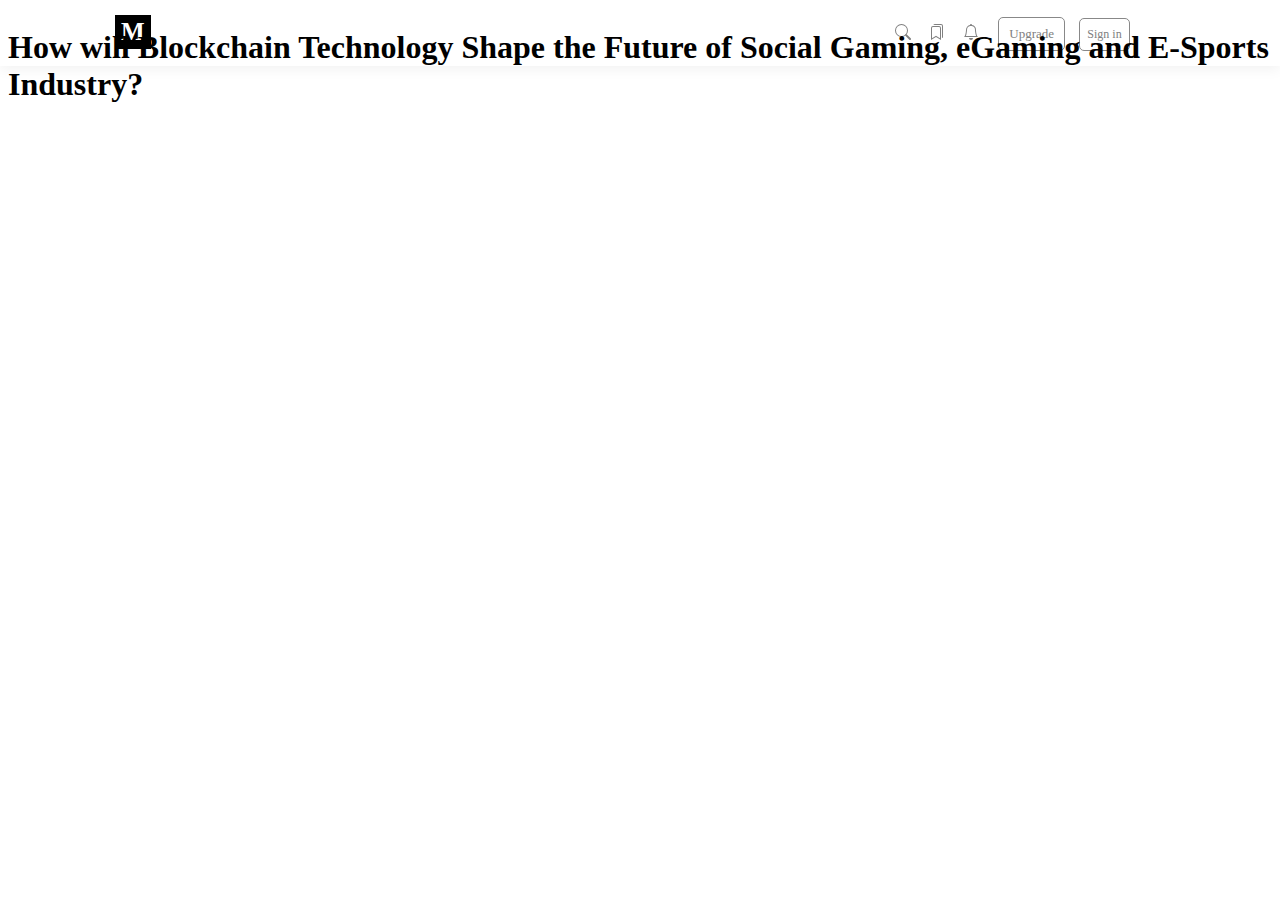
==== index.html @ b987d5fe "Add files via upload" ====
<!DOCTYPE html>
<html>
<head>
	<meta name="description" content="ojemeh ventures">
  	<meta name="keyword" content="html,css">
 	<meta name="author" content="Rex">
	<meta name="viewport" content="width=device-width, initial-scale=1.0">
	<title> index</title>
	<link rel="stylesheet" type="text/css" href="cs.css">
</head>
<body>
	<header>
		<nav class="container">
			<div class="a"> M </div>
				<div class="con">
					<svg class="bi" width="1em" height="1em" viewBox="0 0 16 16" fill="currentColor" xmlns="http://www.w3.org/2000/svg">
					 	<path fill-rule="evenodd" d="M10.442 10.442a1 1 0 011.415 0l3.85 3.85a1 1 0 01-1.414 1.415l-3.85-3.85a1 1 0 010-1.415z" clip-rule="evenodd"/>
					  	<path fill-rule="evenodd" d="M6.5 12a5.5 5.5 0 100-11 5.5 5.5 0 000 11zM13 6.5a6.5 6.5 0 11-13 0 6.5 6.5 0 0113 0z" clip-rule="evenodd"/>
					</svg>
					<svg class="bk" width="1em" height="1em" viewBox="0 0 16 16" fill="currentColor" xmlns="http://www.w3.org/2000/svg">
						<path fill-rule="evenodd" d="M7 13l5 3V4a2 2 0 00-2-2H4a2 2 0 00-2 2v12l5-3zm-4 1.234l4-2.4 4 2.4V4a1 1 0 00-1-1H4a1 1 0 00-1 1v10.234z" clip-rule="evenodd"/>
						<path d="M14 14l-1-.6V2a1 1 0 00-1-1H4.268A2 2 0 016 0h6a2 2 0 012 2v12z"/>
					</svg>
					<svg class="bell" width="1em" height="1em" viewBox="0 0 16 16" fill="currentColor" xmlns="http://www.w3.org/2000/svg">
						<path d="M8 16a2 2 0 002-2H6a2 2 0 002 2z"/>
						<path fill-rule="evenodd" d="M8 1.918l-.797.161A4.002 4.002 0 004 6c0 .628-.134 2.197-.459 3.742-.16.767-.376 1.566-.663 2.258h10.244c-.287-.692-.502-1.49-.663-2.258C12.134 8.197 12 6.628 12 6a4.002 4.002 0 00-3.203-3.92L8 1.917zM14.22 12c.223.447.481.801.78 1H1c.299-.199.557-.553.78-1C2.68 10.2 3 6.88 3 6c0-2.42 1.72-4.44 4.005-4.901a1 1 0 111.99 0A5.002 5.002 0 0113 6c0 .88.32 4.2 1.22 6z" clip-rule="evenodd"/>
					</svg>
					<button class="b"> Upgrade</button>
					<span class="c"> Sign in </span>
				</div>
			
		</nav>
	</header>
	<article>
		<section class="d">
			<h1>How will Blockchain Technology Shape the Future of Social Gaming, eGaming and E-Sports Industry?</h1>
			
		</section>
		
	</article>
	
</body>
</html>
---- cs.css ----
body, html{
	height: 100%;
}



.container {
	background-color: white;
	position: absolute;
	top:0;
	right:0;
	left:0;
	box-shadow: 0 4px 12px 0 rgba(0, 0, 0, 0.05);
	padding: 15px;
	
}

.a{
	background-color: black;
	color: white;
	font-family: "san serif";
	display: inline-block;
	padding: 3px 6px ;
	font-size: 25px;
	text-transform: uppercase;
	font-weight: bold;
	margin-left: 8%;
	margin-bottom: 2px;
}

.b{
	margin: 2px 0px 0px 0px;
	padding: 8px 10px;
	background-color: transparent;
	border-radius: 5px;
	font-family: "verdana";
	font-size: 13px;
	border: 1px solid #888888;
	color:grey;

}
.b:hover{
	background-color: black;
	color:white;	
}
.bi{
	margin:0px 7px -2px 7px;
}
.bk{
	margin:0px 7px -2px 7px;
}
.bell{
	margin:0px 15px -2px 7px;
}
.c{
	font-size: 12px;
	font-family: "verdana";
	border-radius: 5px;
	border: 1px solid #888888;
	padding: 7.9px 7.3px 9px 7.3px;
	background-color: transparent;
	margin:10px;
}
.c:hover{
	background-color: black;
	color:white;
}
.con {
	display: inline-block;
	margin-top:0%;
	color: grey;
	float:right;
	margin-right: 10%; 
}

.d {
	display: flex;
	position: relative;
}
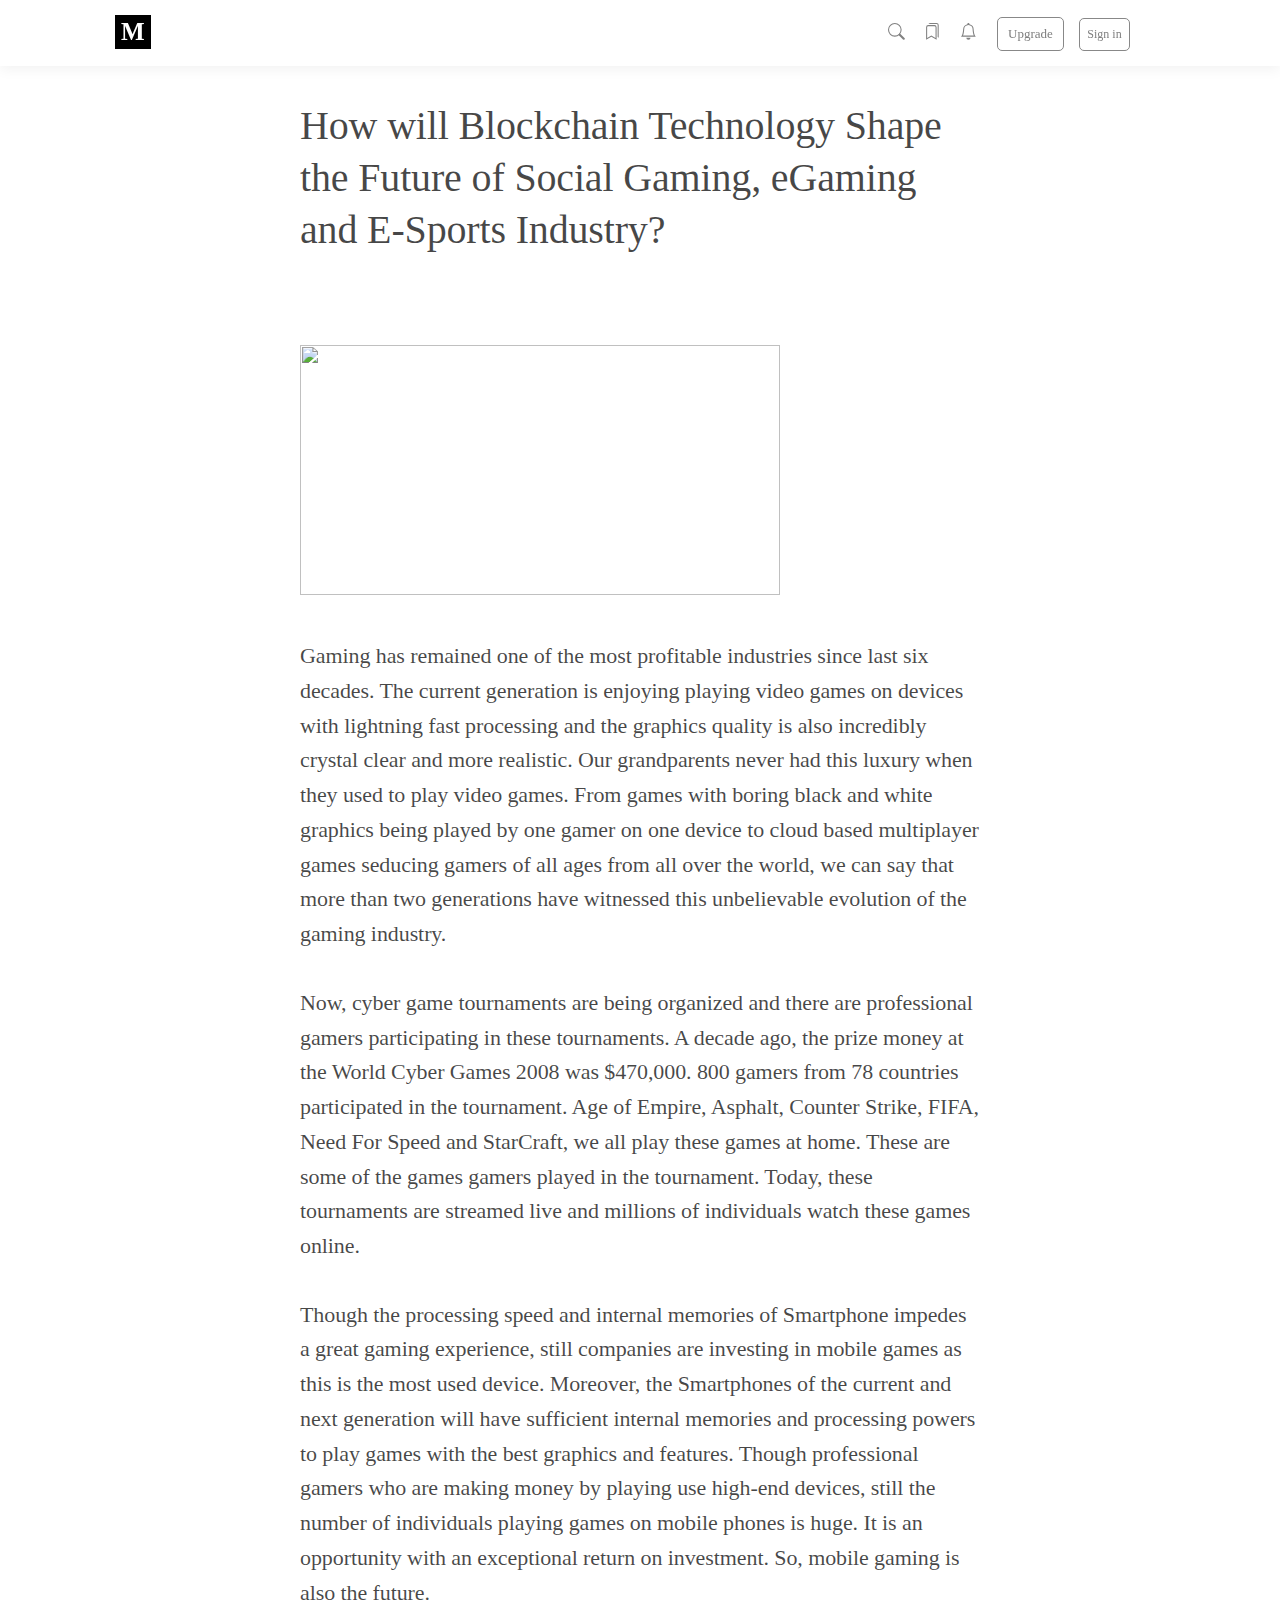
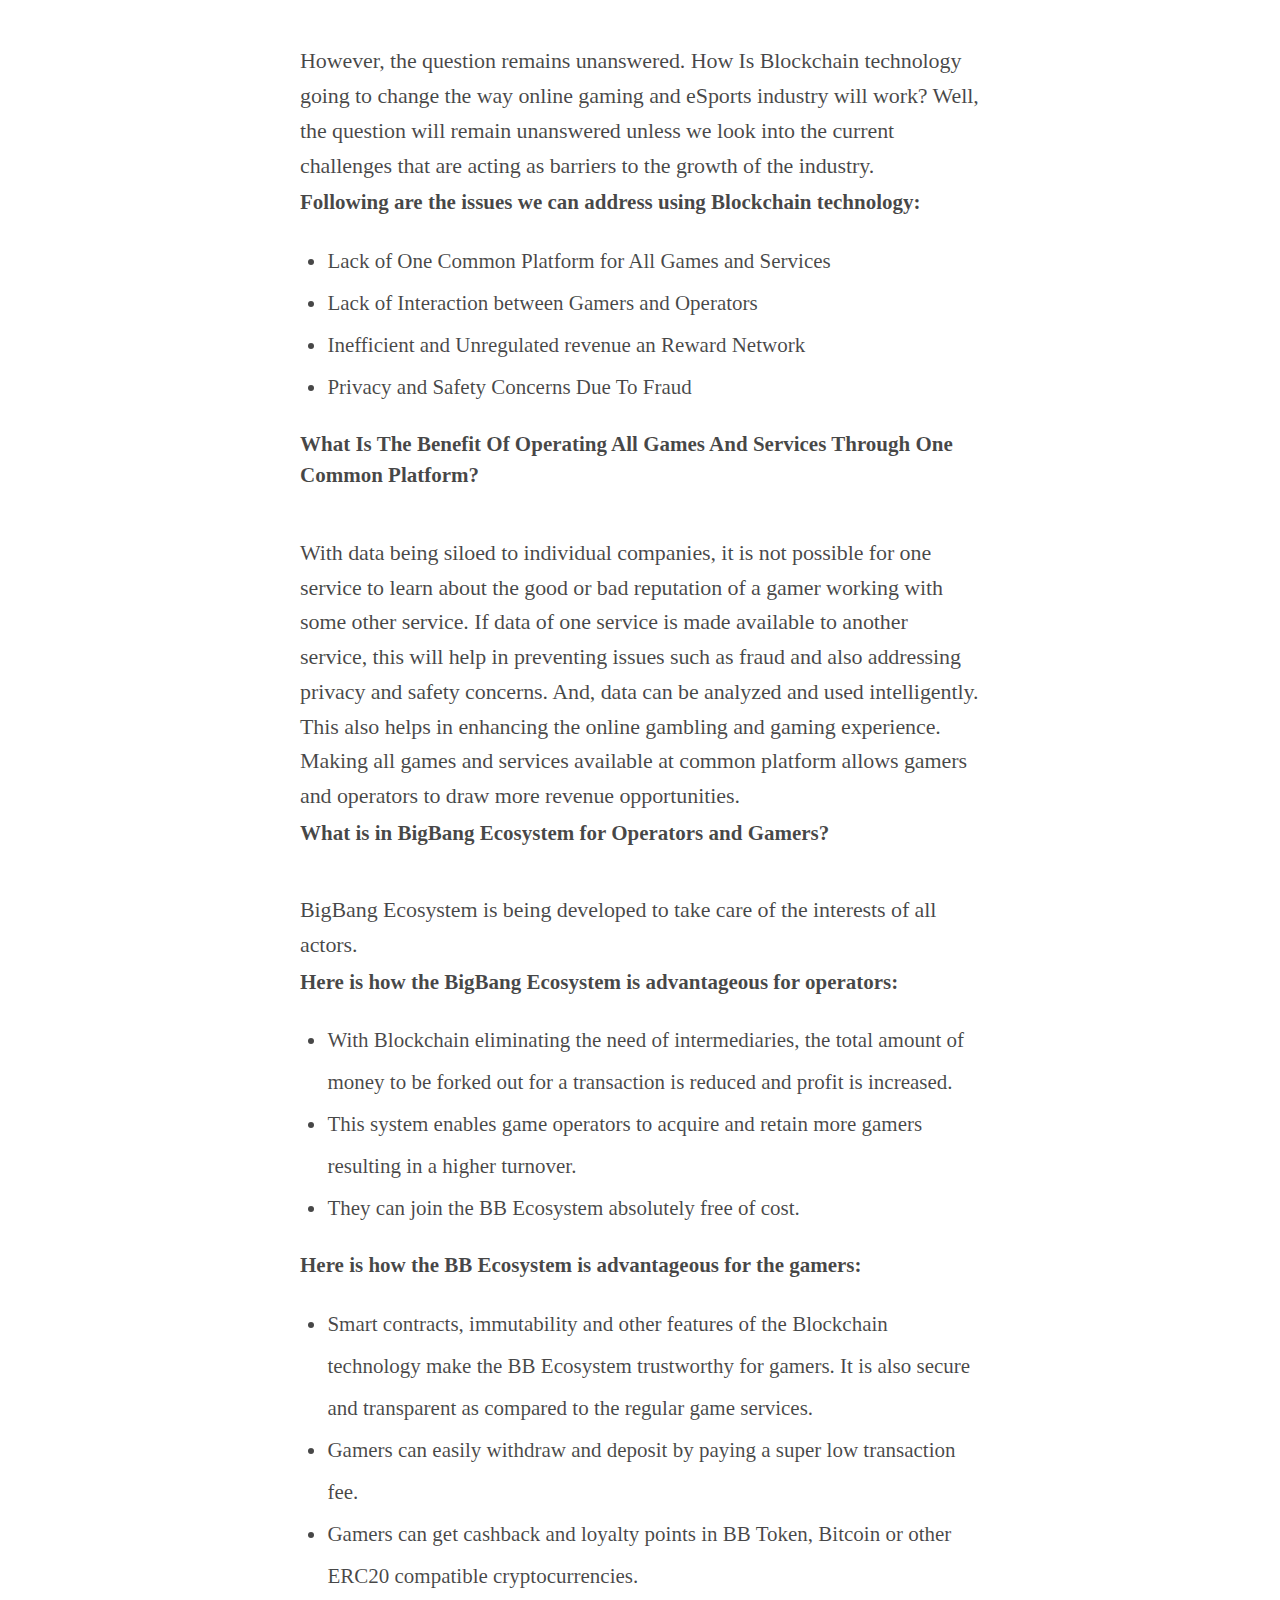
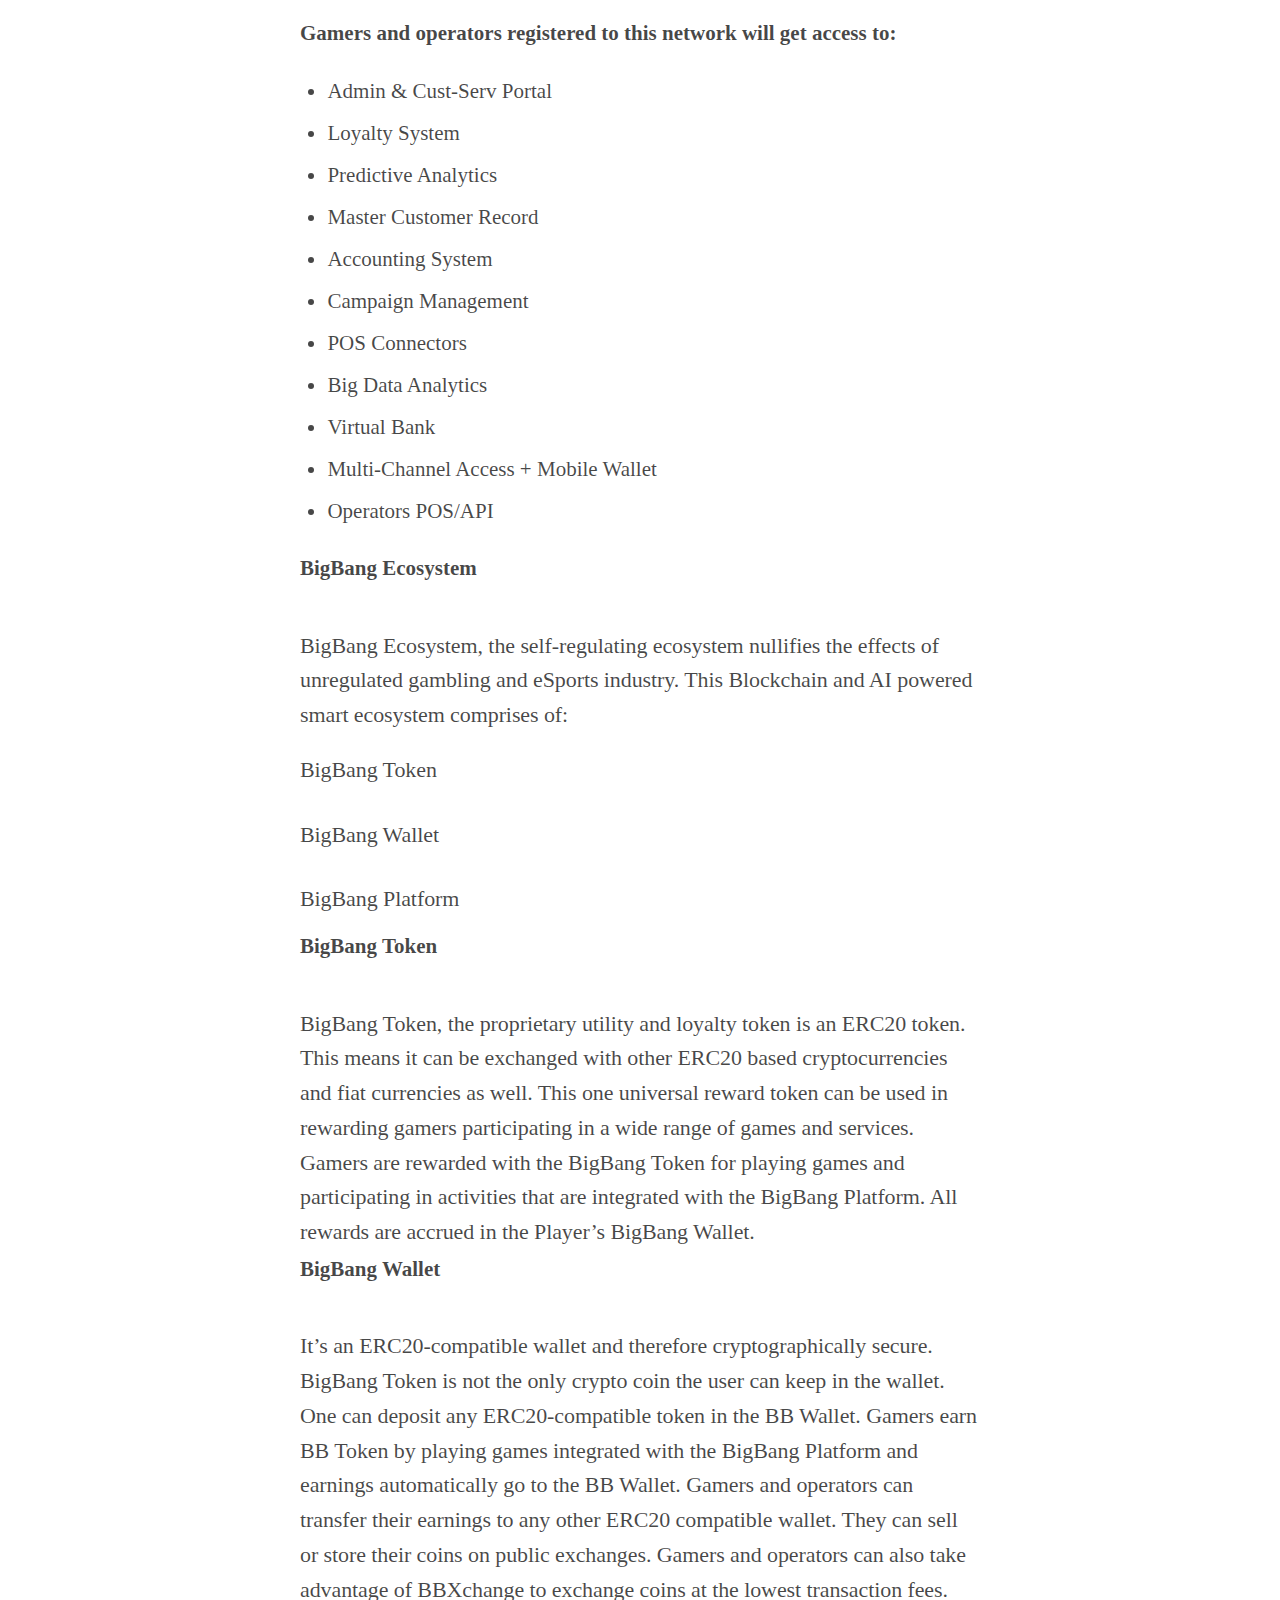
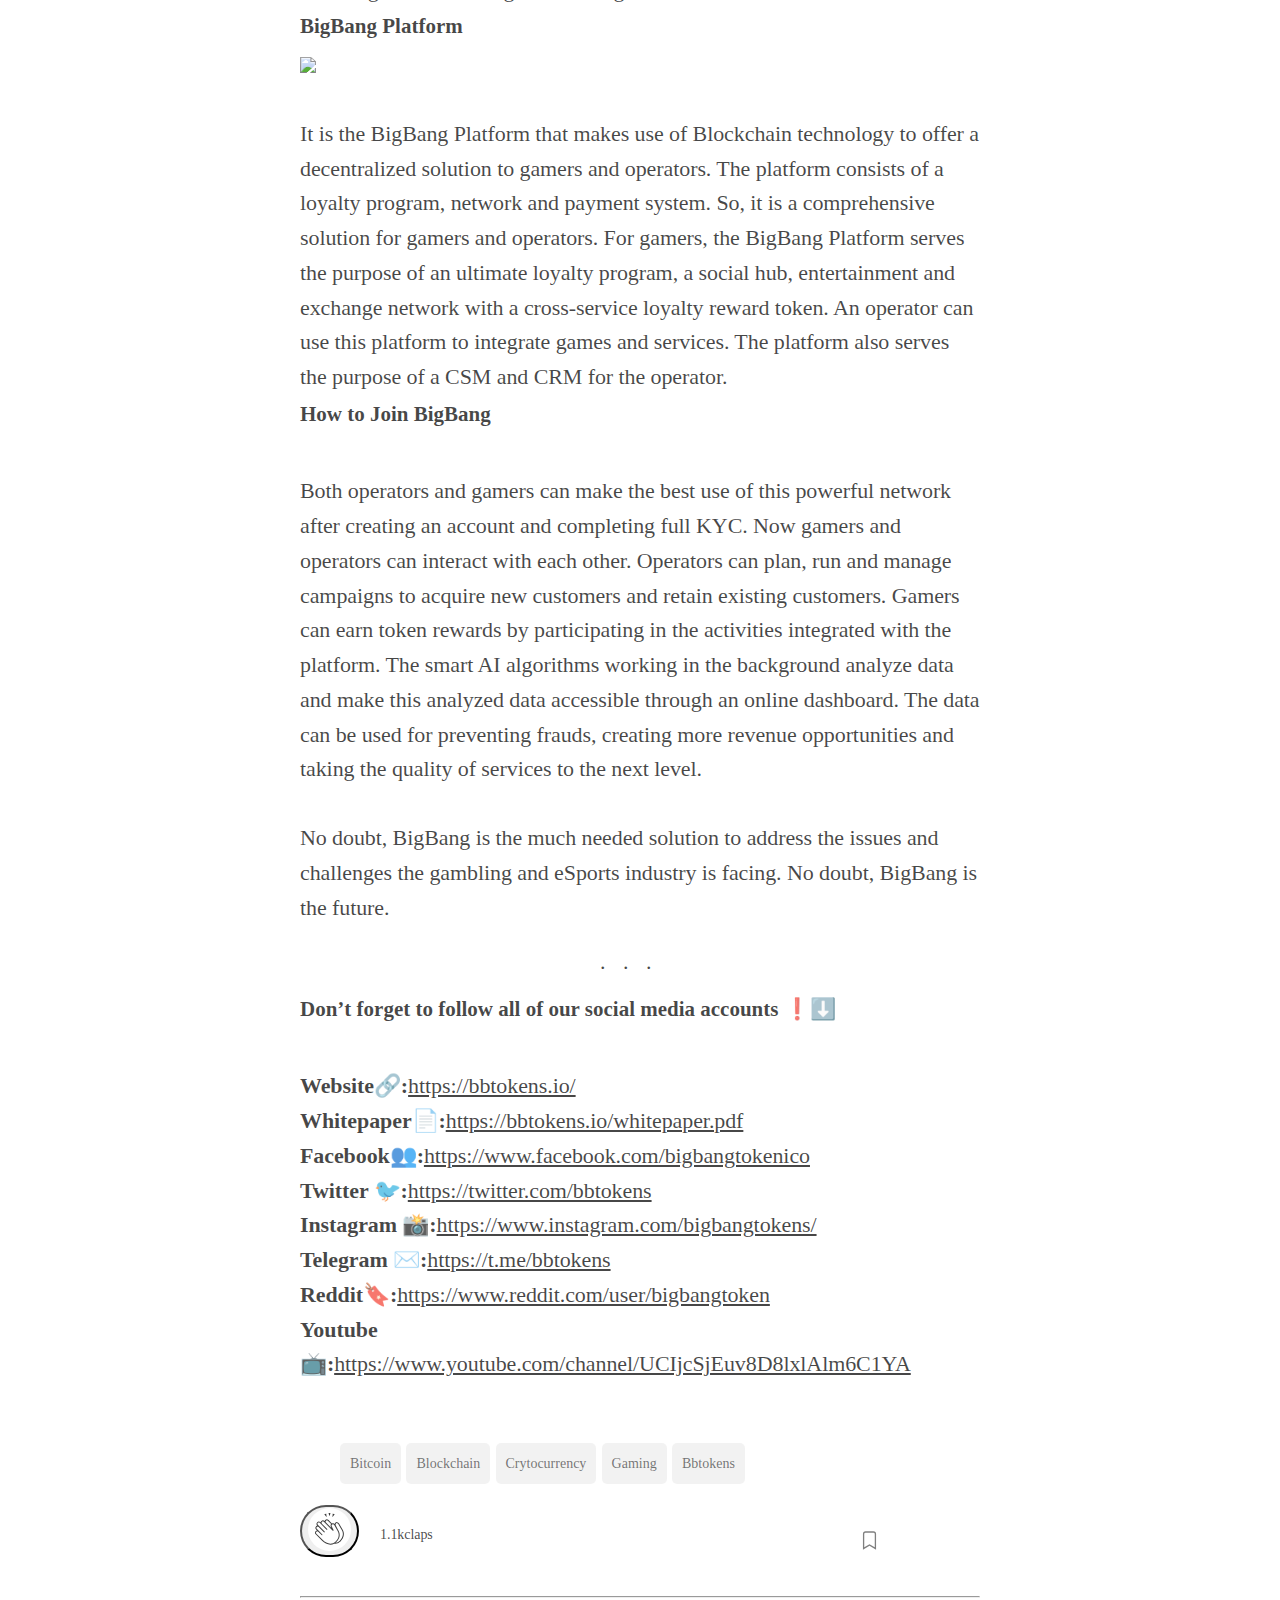
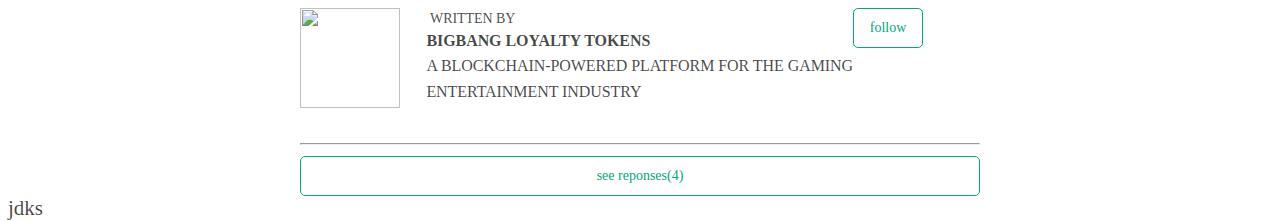
==== commit fbdc8f70: "Add files via upload" ====
--- a/index.html
+++ b/index.html
@@ -13,15 +13,16 @@
 		<nav class="container">
 			<div class="a"> M </div>
 				<div class="con">
-					<svg class="bi" width="1em" height="1em" viewBox="0 0 16 16" fill="currentColor" xmlns="http://www.w3.org/2000/svg">
+					<svg class="bi" width="0.8em" height="0.8em" viewBox="0 0 16 16" fill="currentColor" xmlns="http://www.w3.org/2000/svg">
 					 	<path fill-rule="evenodd" d="M10.442 10.442a1 1 0 011.415 0l3.85 3.85a1 1 0 01-1.414 1.415l-3.85-3.85a1 1 0 010-1.415z" clip-rule="evenodd"/>
 					  	<path fill-rule="evenodd" d="M6.5 12a5.5 5.5 0 100-11 5.5 5.5 0 000 11zM13 6.5a6.5 6.5 0 11-13 0 6.5 6.5 0 0113 0z" clip-rule="evenodd"/>
+					  	<input type="email" placeholder="jane@firefly.com">
 					</svg>
-					<svg class="bk" width="1em" height="1em" viewBox="0 0 16 16" fill="currentColor" xmlns="http://www.w3.org/2000/svg">
+					<svg class="bk" width="0.8em" height="0.8em" viewBox="0 0 16 16" fill="currentColor" xmlns="http://www.w3.org/2000/svg">
 						<path fill-rule="evenodd" d="M7 13l5 3V4a2 2 0 00-2-2H4a2 2 0 00-2 2v12l5-3zm-4 1.234l4-2.4 4 2.4V4a1 1 0 00-1-1H4a1 1 0 00-1 1v10.234z" clip-rule="evenodd"/>
 						<path d="M14 14l-1-.6V2a1 1 0 00-1-1H4.268A2 2 0 016 0h6a2 2 0 012 2v12z"/>
 					</svg>
-					<svg class="bell" width="1em" height="1em" viewBox="0 0 16 16" fill="currentColor" xmlns="http://www.w3.org/2000/svg">
+					<svg class="bell" width="0.8em" height="0.8em" viewBox="0 0 16 16" fill="currentColor" xmlns="http://www.w3.org/2000/svg">
 						<path d="M8 16a2 2 0 002-2H6a2 2 0 002 2z"/>
 						<path fill-rule="evenodd" d="M8 1.918l-.797.161A4.002 4.002 0 004 6c0 .628-.134 2.197-.459 3.742-.16.767-.376 1.566-.663 2.258h10.244c-.287-.692-.502-1.49-.663-2.258C12.134 8.197 12 6.628 12 6a4.002 4.002 0 00-3.203-3.92L8 1.917zM14.22 12c.223.447.481.801.78 1H1c.299-.199.557-.553.78-1C2.68 10.2 3 6.88 3 6c0-2.42 1.72-4.44 4.005-4.901a1 1 0 111.99 0A5.002 5.002 0 0113 6c0 .88.32 4.2 1.22 6z" clip-rule="evenodd"/>
 					</svg>
@@ -33,11 +34,148 @@
 	</header>
 	<article>
 		<section class="d">
-			<h1>How will Blockchain Technology Shape the Future of Social Gaming, eGaming and E-Sports Industry?</h1>
+			<p class="e">How will Blockchain Technology Shape the Future of Social Gaming, eGaming and E-Sports Industry?
+			</p>
+
+			<div class="f">
+				<img src="med_1.jpg">
+			</div>
+			<p class="g">
+				Gaming has remained one of the most profitable industries since last six decades. The current generation is enjoying playing video games on devices with lightning fast processing and the graphics quality is also incredibly crystal clear and more realistic. Our grandparents never had this luxury when they used to play video games. From games with boring black and white graphics being played by one gamer on one device to cloud based multiplayer games seducing gamers of all ages from all over the world, we can say that more than two generations have witnessed this unbelievable evolution of the gaming industry.
+			</p>
+			<p>
+				Now, cyber game tournaments are being organized and there are professional gamers participating in these tournaments. A decade ago, the prize money at the World Cyber Games 2008 was $470,000. 800 gamers from 78 countries participated in the tournament. Age of Empire, Asphalt, Counter Strike, FIFA, Need For Speed and StarCraft, we all play these games at home. These are some of the games gamers played in the tournament. Today, these tournaments are streamed live and millions of individuals watch these games online.
+			</p>
+			<p>
+				Though the processing speed and internal memories of Smartphone impedes a great gaming experience, still companies are investing in mobile games as this is the most used device. Moreover, the Smartphones of the current and next generation will have sufficient internal memories and processing powers to play games with the best graphics and features. Though professional gamers who are making money by playing use high-end devices, still the number of individuals playing games on mobile phones is huge. It is an opportunity with an exceptional return on investment. So, mobile gaming is also the future.
+			</p>
+			<p>
+				However, the question remains unanswered. How Is Blockchain technology going to change the way online gaming and eSports industry will work? Well, the question will remain unanswered unless we look into the current challenges that are acting as barriers to the growth of the industry.
+			</p>
+			<h1>Following are the issues we can address using Blockchain technology:</h1>
+				<ul>
+					<li>Lack of One Common Platform for All Games and Services</li>
+					<li>Lack of Interaction between Gamers and Operators</li>
+					<li>Inefficient and Unregulated revenue an Reward Network</li>
+					<li>Privacy and Safety Concerns Due To Fraud</li>
+				</ul>
+			<h1>
+				What Is The Benefit Of Operating All Games And Services Through One Common Platform?
+			</h1>
+			<p>
+				With data being siloed to individual companies, it is not possible for one service to learn about the good or bad reputation of a gamer working with some other service. If data of one service is made available to another service, this will help in preventing issues such as fraud and also addressing privacy and safety concerns. And, data can be analyzed and used intelligently. This also helps in enhancing the online gambling and gaming experience. Making all games and services available at common platform allows gamers and operators to draw more revenue opportunities.
+			</p>
+			<h1>What is in BigBang Ecosystem for Operators and Gamers?</h1>
+			<p>BigBang Ecosystem is being developed to take care of the interests of all actors.</p>
+			<h1>Here is how the BigBang Ecosystem is advantageous for operators:</h1>
+			<ul>
+				<li>With Blockchain eliminating the need of intermediaries, the total amount of money to be forked out for a transaction is reduced and profit is increased.</li>
+				<li>This system enables game operators to acquire and retain more gamers resulting in a higher turnover.</li>
+				<li>They can join the BB Ecosystem absolutely free of cost.</li>
+
+			</ul>
+			<h1>Here is how the BB Ecosystem is advantageous for the gamers:</h1>
+			<ul>
+				<li>Smart contracts, immutability and other features of the Blockchain technology make the BB Ecosystem trustworthy for gamers. It is also secure and transparent as compared to the regular game services.</li>
+				<li>Gamers can easily withdraw and deposit by paying a super low transaction fee.</li>
+				<li>Gamers can get cashback and loyalty points in BB Token, Bitcoin or other ERC20 compatible cryptocurrencies.</li>
+
+			</ul>
+			<h1>Gamers and operators registered to this network will get access to:</h1>
+			<ul>
+				<li>Admin & Cust-Serv Portal</li>
+				<li>Loyalty System</li>
+				<li>Predictive Analytics</li>
+				<li>Master Customer Record</li>
+				<li>Accounting System</li>
+				<li>Campaign Management</li>
+				<li>POS Connectors</li>
+				<li>Big Data Analytics</li>
+				<li>Virtual Bank</li>
+				<li>Multi-Channel Access + Mobile Wallet</li>
+				<li>Operators POS/API</li>
+			</ul>
+			<h1>BigBang Ecosystem</h1>
+			<p>
+				BigBang Ecosystem, the self-regulating ecosystem nullifies the effects of unregulated gambling and eSports industry. This Blockchain and AI powered smart ecosystem comprises of:
+			</p>
+			<p class="a1">BigBang Token</p>
+			<p class="a2">BigBang Wallet</p>
+			<p class="a3">BigBang Platform</p>
 			
+			<h1>BigBang Token</h1>
+			<p>
+				BigBang Token, the proprietary utility and loyalty token is an ERC20 token. This means it can be exchanged with other ERC20 based cryptocurrencies and fiat currencies as well. This one universal reward token can be used in rewarding gamers participating in a wide range of games and services. Gamers are rewarded with the BigBang Token for playing games and participating in activities that are integrated with the BigBang Platform. All rewards are accrued in the Player’s BigBang Wallet.
+			</p>
+			<h1>BigBang Wallet</h1>
+			<p>
+				It’s an ERC20-compatible wallet and therefore cryptographically secure. BigBang Token is not the only crypto coin the user can keep in the wallet. One can deposit any ERC20-compatible token in the BB Wallet. Gamers earn BB Token by playing games integrated with the BigBang Platform and earnings automatically go to the BB Wallet. Gamers and operators can transfer their earnings to any other ERC20 compatible wallet. They can sell or store their coins on public exchanges. Gamers and operators can also take advantage of BBXchange to exchange coins at the lowest transaction fees.
+			</p>
+			<h1>BigBang Platform</h1>
+			<div class="h">
+				<img src="med_2.png">
+			</div>
+			<p>
+				It is the BigBang Platform that makes use of Blockchain technology to offer a decentralized solution to gamers and operators. The platform consists of a loyalty program, network and payment system. So, it is a comprehensive solution for gamers and operators. For gamers, the BigBang Platform serves the purpose of an ultimate loyalty program, a social hub, entertainment and exchange network with a cross-service loyalty reward token. An operator can use this platform to integrate games and services. The platform also serves the purpose of a CSM and CRM for the operator.
+			</p>
+			<h1>How to Join BigBang</h1>
+			<p>
+				Both operators and gamers can make the best use of this powerful network after creating an account and completing full KYC. Now gamers and operators can interact with each other. Operators can plan, run and manage campaigns to acquire new customers and retain existing customers. Gamers can earn token rewards by participating in the activities integrated with the platform. The smart AI algorithms working in the background analyze data and make this analyzed data accessible through an online dashboard. The data can be used for preventing frauds, creating more revenue opportunities and taking the quality of services to the next level.
+			</p>
+			<p>
+				No doubt, BigBang is the much needed solution to address the issues and challenges the gambling and eSports industry is facing. No doubt, BigBang is the future.
+			</p>
+			<p class="i">.   .   .</p>
+			<h1>Don’t forget to follow all of our social media accounts ❗️⬇️</h1>
+			<p class=j>
+				<b>Website🔗:</b><a href="https://bbtokens.io/">https://bbtokens.io/</a><br>
+				<b>Whitepaper📄:</b><a href="https://bbtokens.io/whitepaper.pdf">https://bbtokens.io/whitepaper.pdf</a><br>
+				<b>Facebook👥:</b><a href="https://www.facebook.com/bigbangtokenico">https://www.facebook.com/bigbangtokenico</a><br>
+				<b>Twitter 🐦:</b><a href="https://twitter.com/bbtokens">https://twitter.com/bbtokens</a><br>
+				<b>Instagram 📸:</b><a href="https://www.instagram.com/bigbangtokens/">https://www.instagram.com/bigbangtokens/</a><br>
+				<b>Telegram ✉️:</b><a href="https://t.me/bbtokens">https://t.me/bbtokens</a><br>
+				<b>Reddit🔖:</b><a href="https://www.reddit.com/user/bigbangtoken">https://www.reddit.com/user/bigbangtoken</a><br>
+				<b>Youtube📺:</b><a href="https://www.youtube.com/channel/UCIjcSjEuv8D8lxlAlm6C1YA">https://www.youtube.com/channel/UCIjcSjEuv8D8lxlAlm6C1YA</a>
+			</p>
+			<blockquote>
+				<div class="k">
+					<a href="">Bitcoin</a>
+					<a href="">Blockchain</a>
+					<a href="">Crytocurrency</a>
+					<a href="">Gaming</a>
+					<a href="">Bbtokens</a>
+				</div>
+			</blockquote>
+			<div class="k1">
+				<button class="l">
+					<svg class="star" width="33" height="33" viewBox="0 0 33 33">
+						<path d="M28.86 17.34l-3.64-6.4c-.3-.43-.71-.73-1.16-.8a1.12 1.12 0 0 0-.9.21c-.62.5-.73 1.18-.32 2.06l1.22 2.6 1.4 2.45c2.23 4.09 1.51 8-2.15 11.66a9.6 9.6 0 0 1-.8.71 6.53 6.53 0 0 0 4.3-2.1c3.82-3.82 3.57-7.87 2.05-10.39zm-6.25 11.08c3.35-3.35 4-6.78 1.98-10.47L21.2 12c-.3-.43-.71-.72-1.16-.8a1.12 1.12 0 0 0-.9.22c-.62.49-.74 1.18-.32 2.06l1.72 3.63a.5.5 0 0 1-.81.57l-8.91-8.9a1.33 1.33 0 0 0-1.89 1.88l5.3 5.3a.5.5 0 0 1-.71.7l-5.3-5.3-1.49-1.49c-.5-.5-1.38-.5-1.88 0a1.34 1.34 0 0 0 0 1.89l1.49 1.5 5.3 5.28a.5.5 0 0 1-.36.86.5.5 0 0 1-.36-.15l-5.29-5.29a1.34 1.34 0 0 0-1.88 0 1.34 1.34 0 0 0 0 1.89l2.23 2.23L9.3 21.4a.5.5 0 0 1-.36.85.5.5 0 0 1-.35-.14l-3.32-3.33a1.33 1.33 0 0 0-1.89 0 1.32 1.32 0 0 0-.39.95c0 .35.14.69.4.94l6.39 6.4c3.53 3.53 8.86 5.3 12.82 1.35zM12.73 9.26l5.68 5.68-.49-1.04c-.52-1.1-.43-2.13.22-2.89l-3.3-3.3a1.34 1.34 0 0 0-1.88 0 1.33 1.33 0 0 0-.4.94c0 .22.07.42.17.61zm14.79 19.18a7.46 7.46 0 0 1-6.41 2.31 7.92 7.92 0 0 1-3.67.9c-3.05 0-6.12-1.63-8.36-3.88l-6.4-6.4A2.31 2.31 0 0 1 2 19.72a2.33 2.33 0 0 1 1.92-2.3l-.87-.87a2.34 2.34 0 0 1 0-3.3 2.33 2.33 0 0 1 1.24-.64l-.14-.14a2.34 2.34 0 0 1 0-3.3 2.39 2.39 0 0 1 3.3 0l.14.14a2.33 2.33 0 0 1 3.95-1.24l.09.09c.09-.42.29-.83.62-1.16a2.34 2.34 0 0 1 3.3 0l3.38 3.39a2.17 2.17 0 0 1 1.27-.17c.54.08 1.03.35 1.45.76.1-.55.41-1.03.9-1.42a2.12 2.12 0 0 1 1.67-.4 2.8 2.8 0 0 1 1.85 1.25l3.65 6.43c1.7 2.83 2.03 7.37-2.2 11.6zM13.22.48l-1.92.89 2.37 2.83-.45-3.72zm8.48.88L19.78.5l-.44 3.7 2.36-2.84zM16.5 3.3L15.48 0h2.04L16.5 3.3z" fill-rule="evenodd">
+						</path>
+					</svg>
+				</button>
+				<p id="sv15">1.1kclaps</p>
+				<svg class="b1" width="1em" height="1em" viewBox="0 0 16 16" fill="currentColor" xmlns="http://www.w3.org/2000/svg">
+				  <path fill-rule="evenodd" d="M8 12l5 3V3a2 2 0 00-2-2H5a2 2 0 00-2 2v12l5-3zm-4 1.234l4-2.4 4 2.4V3a1 1 0 00-1-1H5a1 1 0 00-1 1v10.234z" clip-rule="evenodd"/>
+				</svg>
+			</div>
+			<hr>
+			<div class="m">
+				<img src="med_3.jpeg">
+				<p class="m1">WRITTEN BY</p>
+				<p class="m2"><b>BIGBANG LOYALTY TOKENS</b><br>
+					A BLOCKCHAIN-POWERED PLATFORM FOR THE GAMING<br> ENTERTAINMENT INDUSTRY
+
+				</p>
+				<button class="m3">follow</button>
+			</div>
+			<hr>
+			<button class="m3 m4"> see reponses(4)</button>
 		</section>
 		
 	</article>
-	
+	<section class="d1">
+		jdks
+	</section>
+
 </body>
 </html>--- a/cs.css
+++ b/cs.css
@@ -1,12 +1,17 @@
 body, html{
 	height: 100%;
-}
+	color: rgba(0, 0, 0, 0.72);
+	font-size:21px;
+	font-family: serif;
+}
+
 
 
 
 .container {
+	color:red;
 	background-color: white;
-	position: absolute;
+	position: fixed;
 	top:0;
 	right:0;
 	left:0;
@@ -40,17 +45,32 @@
 
 }
 .b:hover{
-	background-color: black;
-	color:white;	
+	color:black;
+	border-color: black;	
+}
+.b:active{
+	outline: none;
+}
+.b:focus{
+	outline:none;
 }
 .bi{
 	margin:0px 7px -2px 7px;
 }
+.bi:hover{
+	color: black;
+}
 .bk{
 	margin:0px 7px -2px 7px;
 }
+.bk:hover{
+	color: black;
+}
 .bell{
 	margin:0px 15px -2px 7px;
+}
+.bell:hover{
+	color: black;
 }
 .c{
 	font-size: 12px;
@@ -62,8 +82,8 @@
 	margin:10px;
 }
 .c:hover{
-	background-color: black;
-	color:white;
+	color:black;
+	border-color: black;
 }
 .con {
 	display: inline-block;
@@ -74,6 +94,161 @@
 }
 
 .d {
+	margin: 0 auto;
+	max-width: 680px;
+	margin-top: 100px;
+	line-height: 1.5;
+	justify-content: center;
+	font-weight: unset;
+}
+.e{
+	font-size: 40px;
+	margin-bottom: -0.27em;
+	line-height: 1.3;
+}
+
+.f img{
+	
 	display: flex;
-	position: relative;
+	flex: wrap;
+	margin-top: 100px;
+	margin-right: 100px;
+	width: 480px;
+	height: 250px;
+	vertical-align: middle;
+}
+.g{
+	font-size: 22px;
+	font-family:  serif;
+	margin-bottom: -0.46em;
+	margin-top: 2em;
+	letter-spacing: -0.004em;
+	line-height: 1.58;
+	word-break: break-word;
+	font-style: normal;
+}
+p{
+	letter-spacing: -0.004em;
+	font-size: 22px;
+	font-family:  serif;
+	margin-bottom: -0.46em;
+	margin-top: 2em;
+	letter-spacing: -0.004em;
+	line-height: 1.58;
+	word-break: break-word;
+	font-style: normal;
+}	
+h1{
+	font-size:21px;
+
+}
+
+ul{
+	line-height: 2;
+	margin-left: -0.6rem;
+}
+.a1{
+	margin: 30px 0px 0px 0px;
+}
+.a2{
+	margin: 30px 0px 0px 0px;
+}
+.a3{
+	margin: 30px 0px 0px 0px;
+}
+.h img{
+	display: flex;
+
+	max-height: 300px;
+	width: 480px; 
+}
+.i{
+	letter-spacing: 6px;
+	margin: 30px 0px 0px 300px;
+}
+.j a{
+	color:rgba(0, 0, 0, 0.72);	
+}
+.k a{
+	font-size: 14px;
+	display: inline-block;
+	text-decoration: none;
+	background: rgba(0, 0, 0, 0.05);
+	color: rgba(0, 0, 0, 0.54);
+	padding: 10px;
+	border-radius: 5px;
+	margin-top: 50px;
+}
+.l{
+	border-radius: 30px;
+	
+	
+}
+.l:hover{
+	transition-property: color;
+	transition: box-shadow 1s ease;
+	box-shadow: 0 4px 20px 0 rgba(0, 0, 2, 0.9);
+	background: rgba(255, 255, 255, 1);
+
+	
+}
+.l:focus{
+	outline: none;
+}
+.star{
+	color: rgba(0, 0, 0, 0.9);
+	
+	background: rgba(255, 255, 255, 1);
+	fill: rgba(0, 0, 0, 0.76);
+	cursor: pointer;
+	padding: 5px;
+	border-radius: 30px;
+}
+#sv15{
+	position: absolute;
+	margin: -37px 0px 0px 80px;
+	font-size: 14px;
+}
+.b1{
+	float:right;
+	margin-right: 100px;
+	margin-top: 25px;
+	color: rgba(0, 0, 0, 0.5)
+}
+hr{
+	margin-top: 35px;
+	color: rgba(0, 0, 0, 0.3)
+}
+.m img{
+	height: 100px;
+	width: 100px;
+	background-color: white;
+}
+.m{
+	display: flex;
+}
+.m1{
+	margin: 0px 0px 0px 30px;
+	font-size: 14px;
+}
+.m2{
+	margin: 20px 0px 0px -89px;
+	font-size: 16px;
+}
+.m3{
+	cursor: pointer;
+	max-height: 40px;
+	color: rgba(3, 168, 124, 1);
+	background-color: transparent;
+	border-radius: 5px;
+	font-family: "verdana";
+	font-size: 14px;
+	border: 1px solid rgba(3, 168, 124, 1);
+	width: 70px;
+	
+	
+}
+.m4{
+	width: 680px;
+	height: 200px;
 }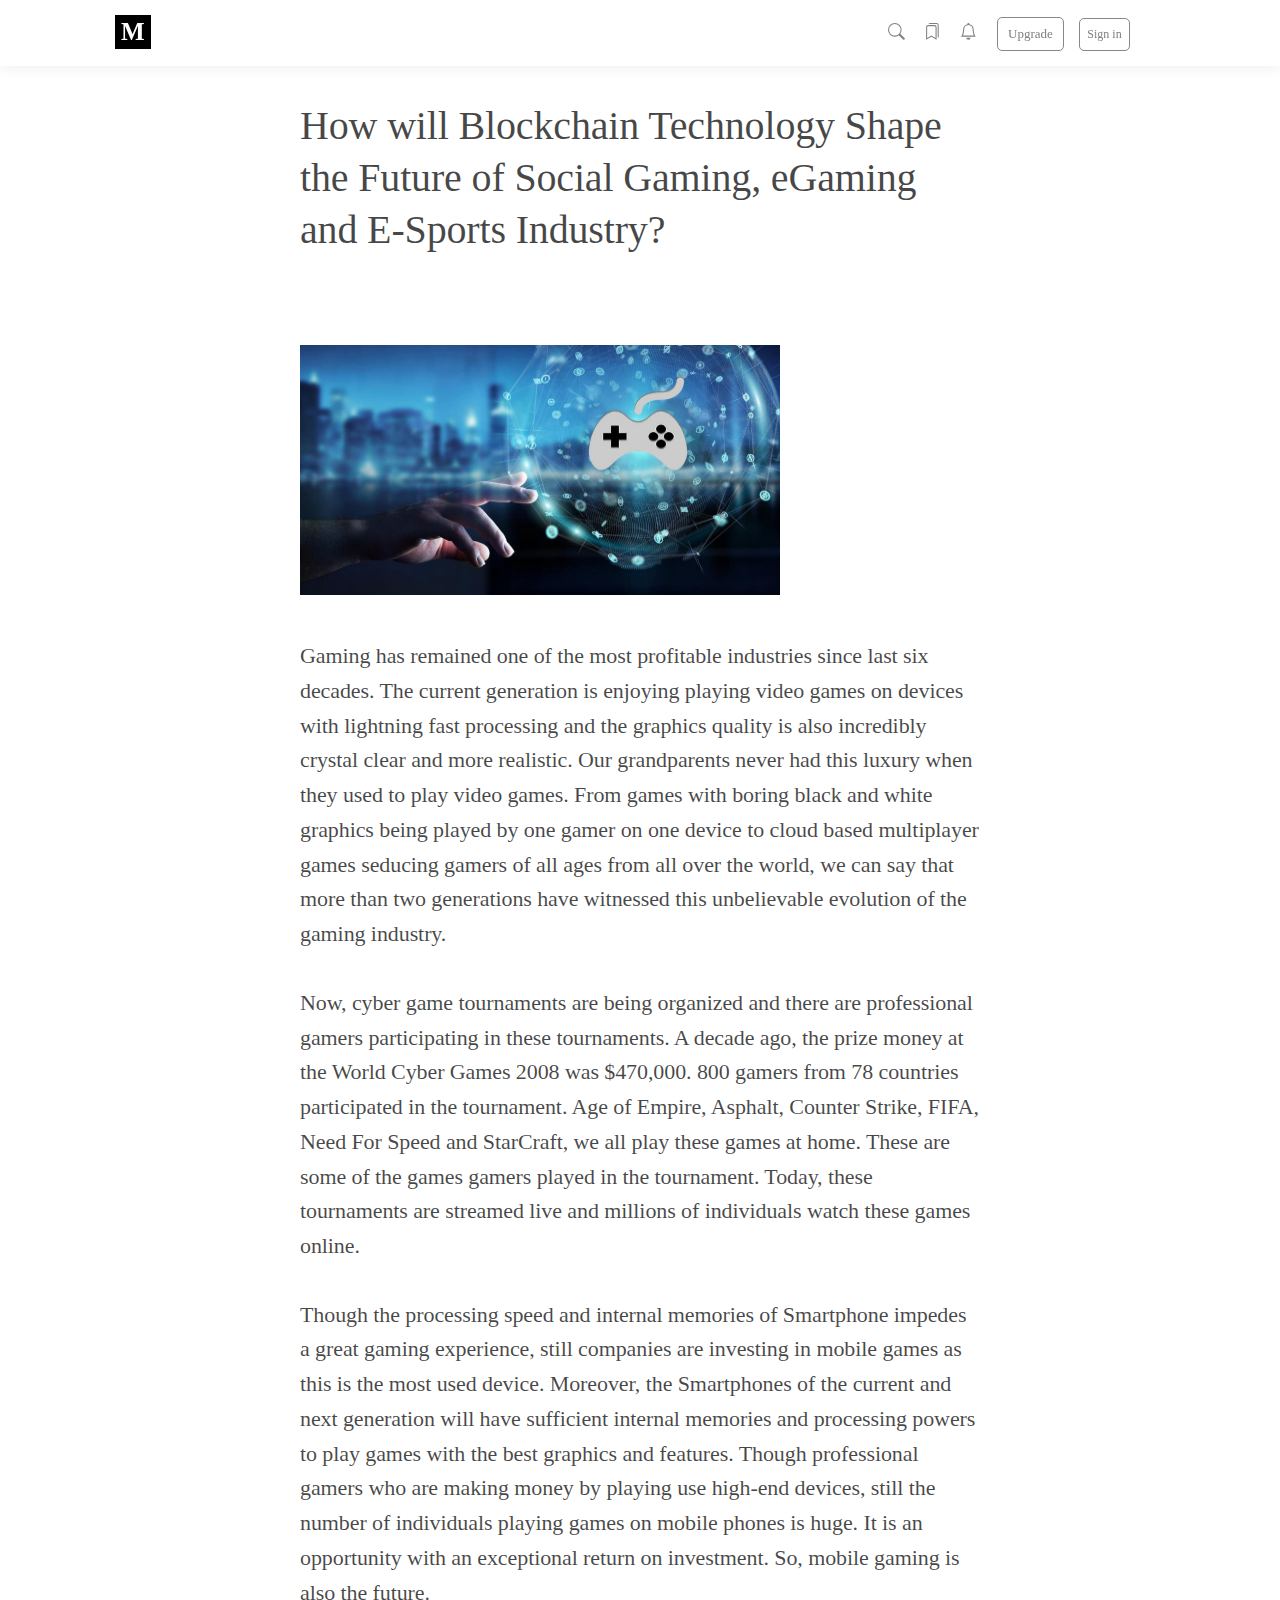
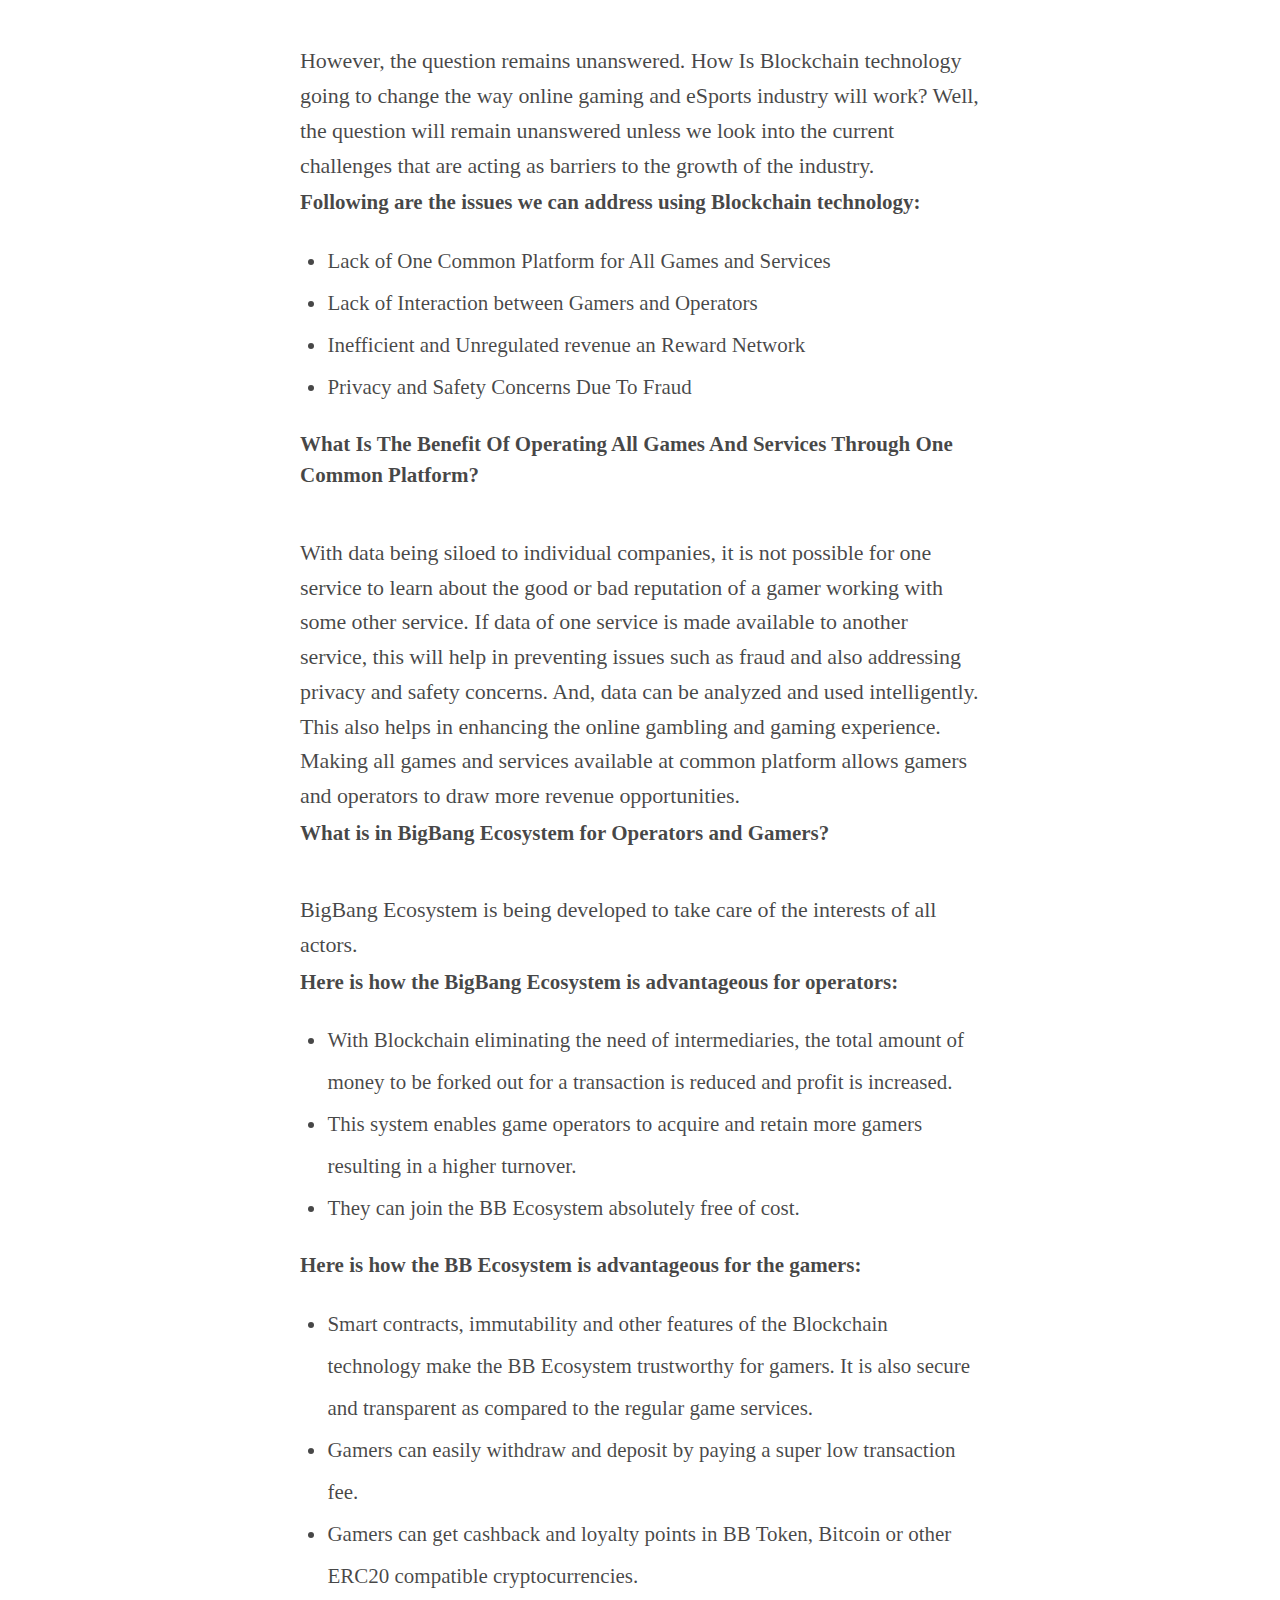
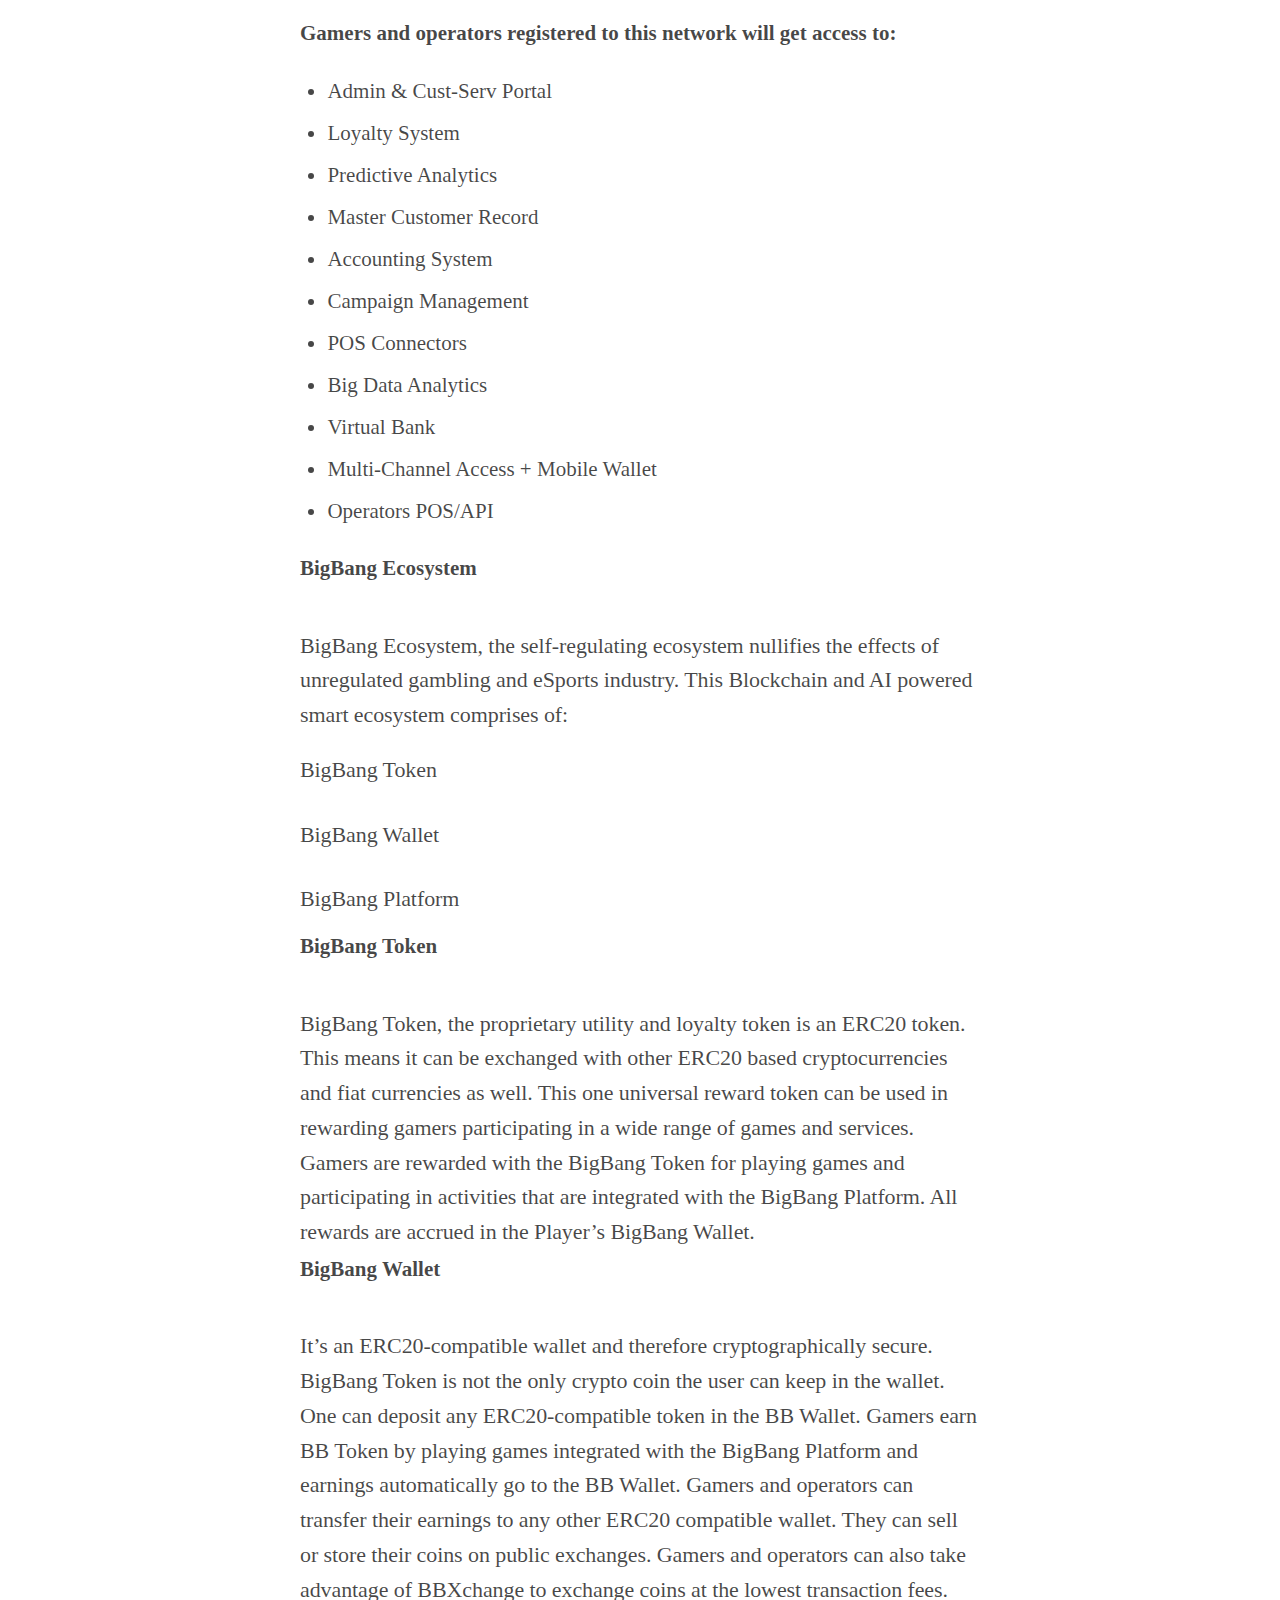
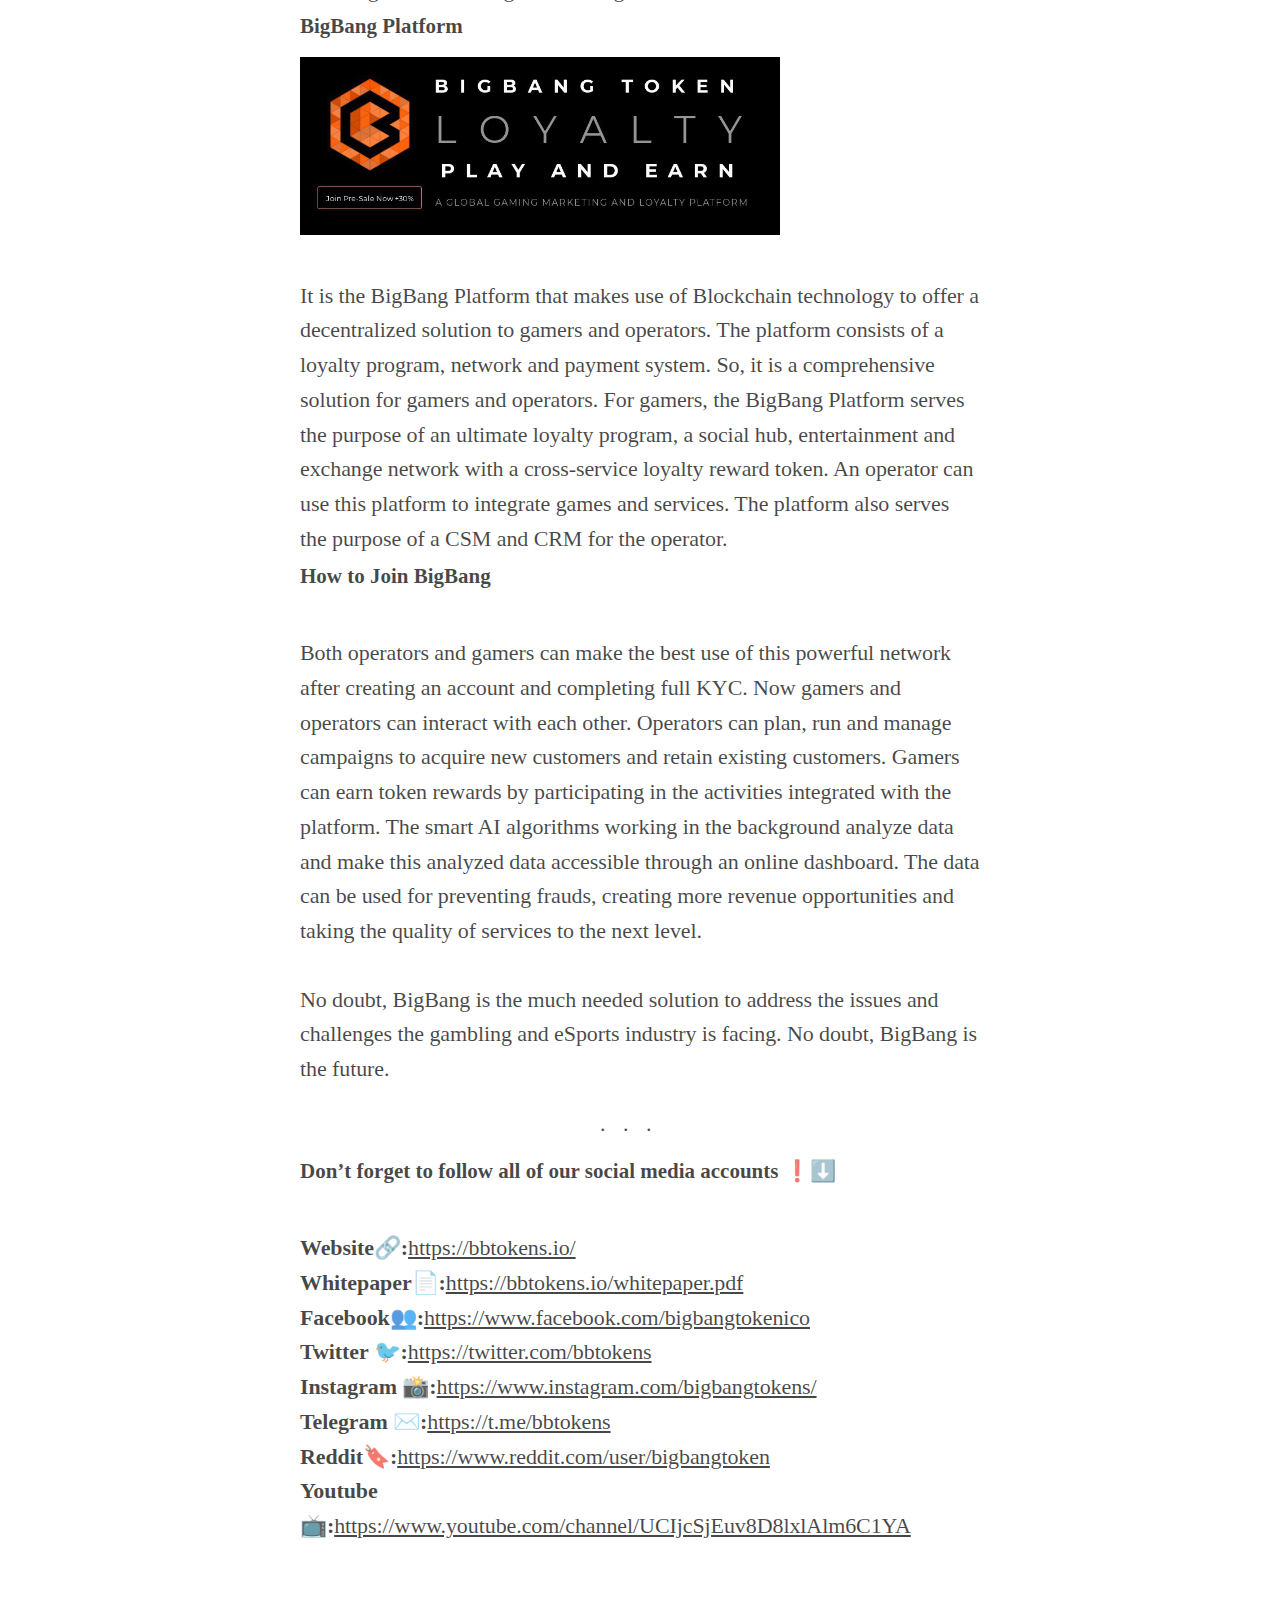
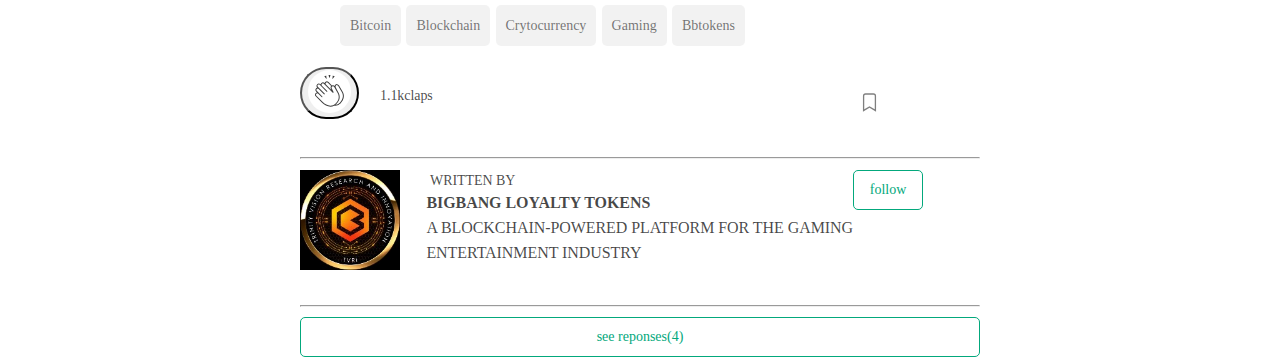
==== commit a8b46bd2: "Add files via upload" ====
--- a/index.html
+++ b/index.html
@@ -174,7 +174,7 @@
 		
 	</article>
 	<section class="d1">
-		jdks
+		
 	</section>
 
 </body>
